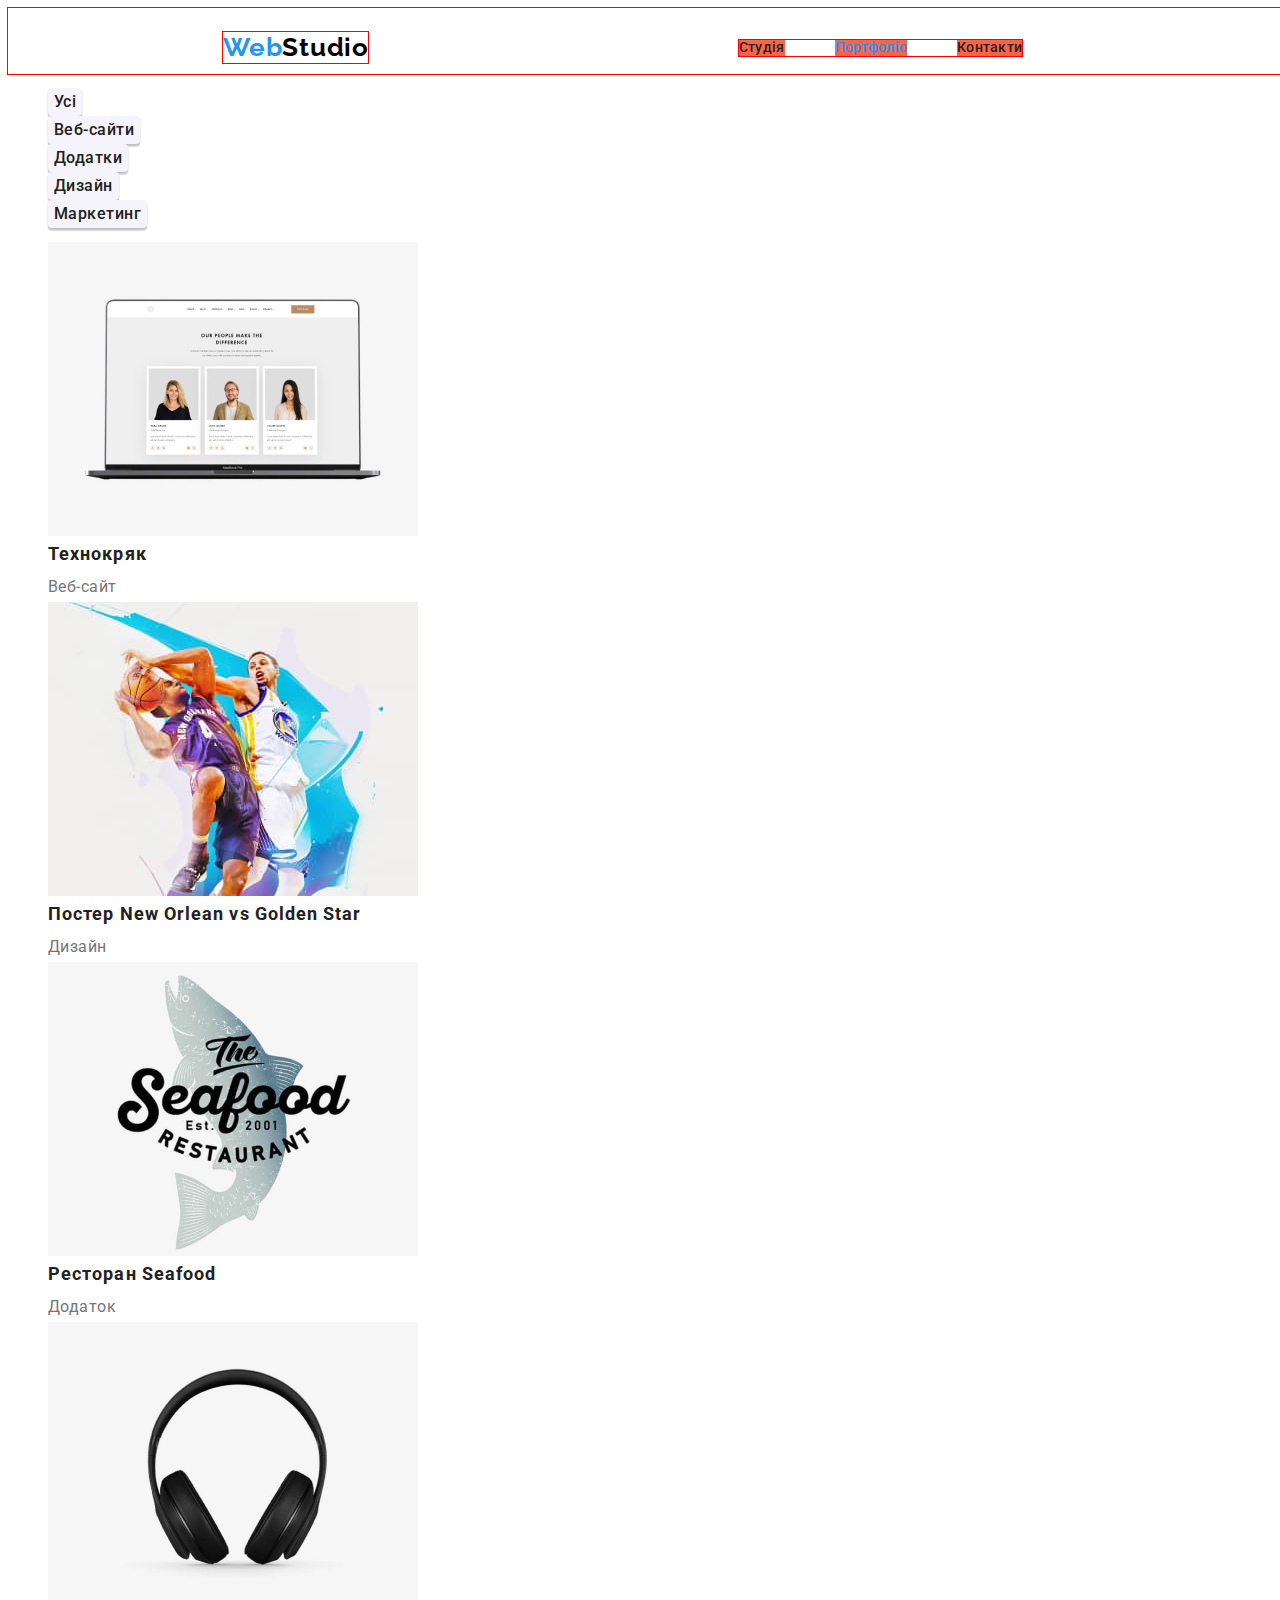
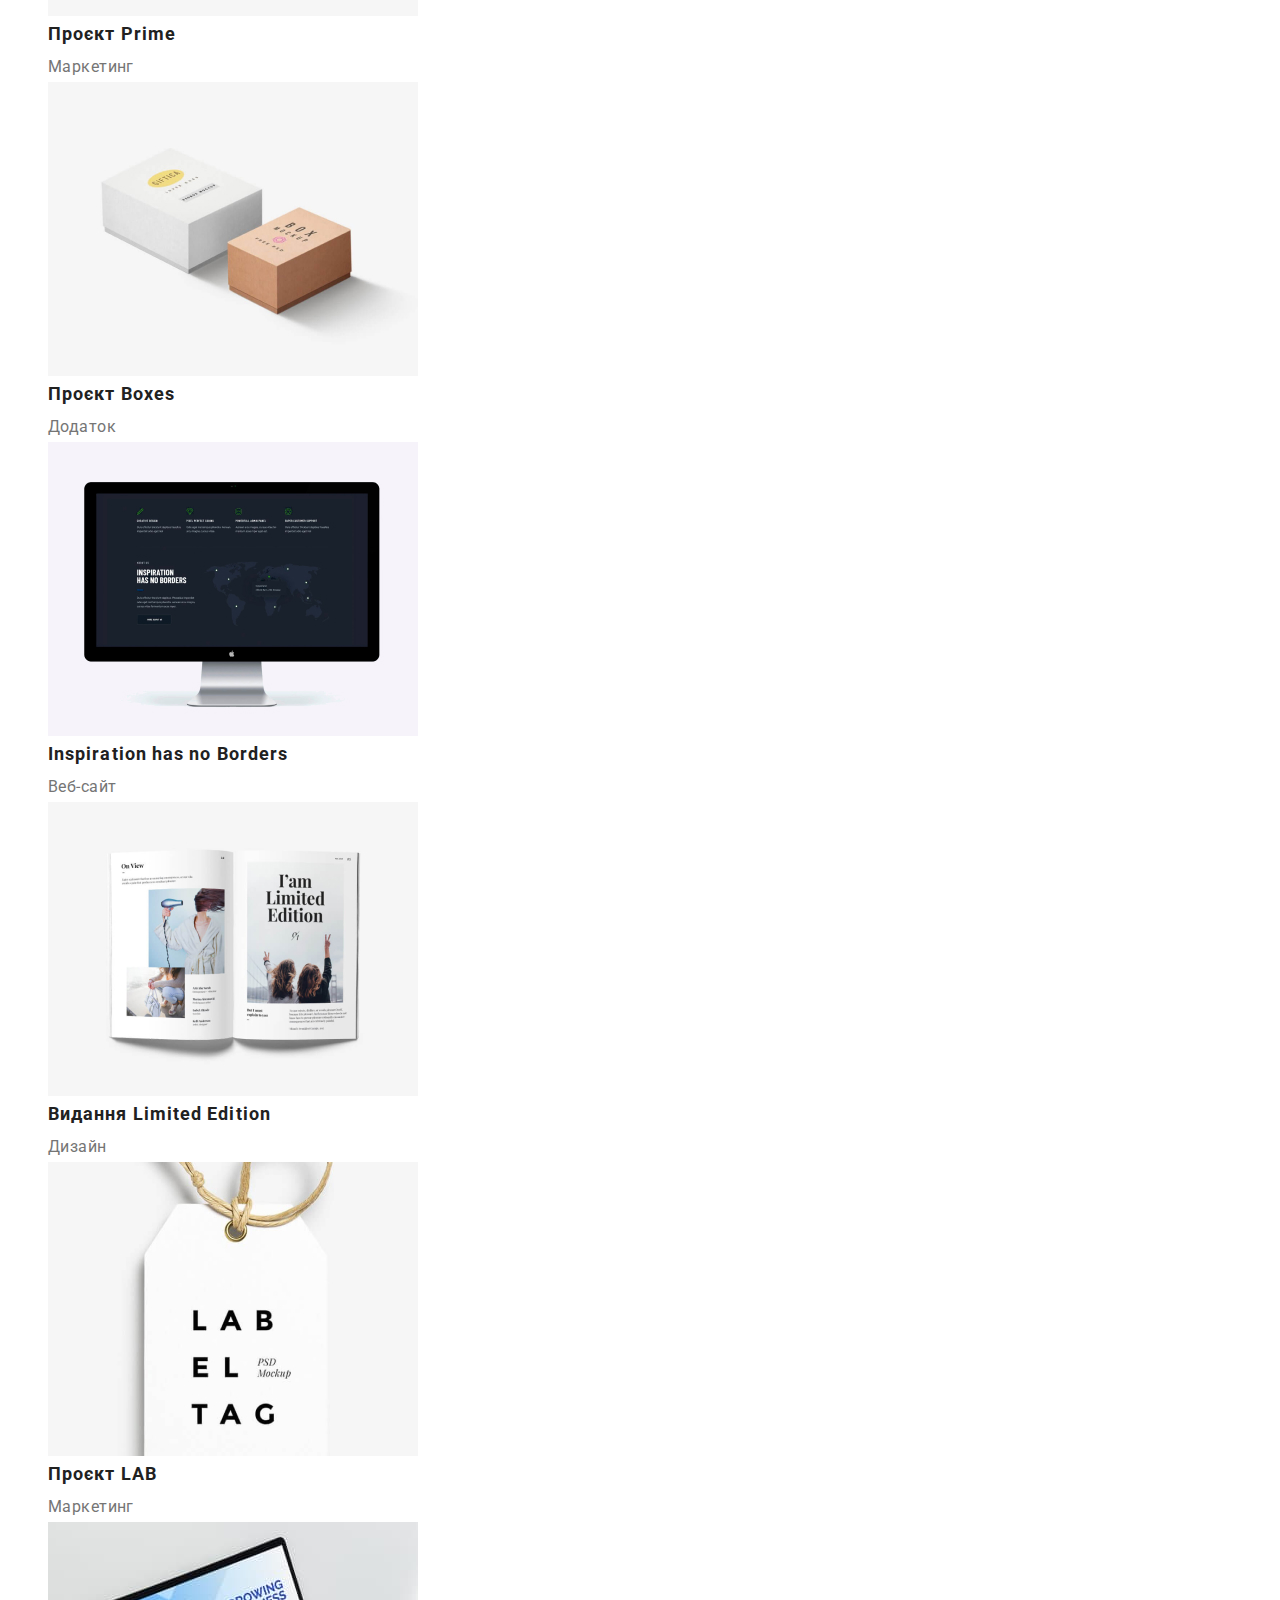
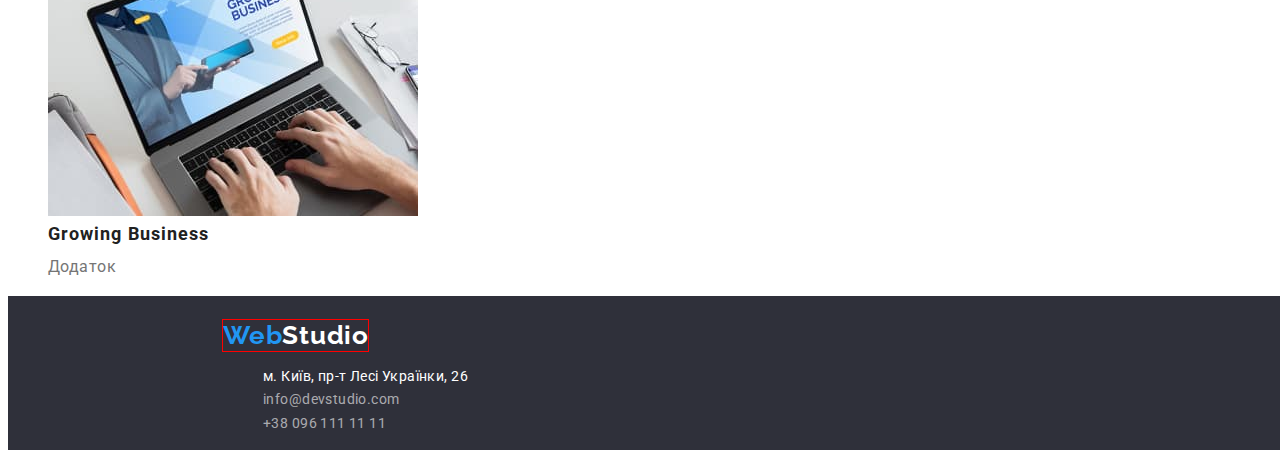
==== portfolio.html @ f2b95148 "123" ====
<!DOCTYPE html>
<html lang="en">
  <head>
    <meta charset="UTF-8" />
    <meta http-equiv="X-UA-Compatible" content="IE=edge" />
    <meta name="viewport" content="width=device-width, initial-scale=1.0" />
    <title>WebStudio</title>
    <link
      rel="stylesheet"
      href="https://cdnjs.cloudflare.com/ajax/libs/modern-normalize/1.1.0/modern-normalize.min.css"
      integrity="sha512-wpPYUAdjBVSE4KJnH1VR1HeZfpl1ub8YT/NKx4PuQ5NmX2tKuGu6U/JRp5y+Y8XG2tV+wKQpNHVUX03MfMFn9Q=="
      crossorigin="anonymous"
      referrerpolicy="no-referrer"
    />
    <link rel="stylesheet" href="./css/styles.css" />
    <link
      href="https://fonts.googleapis.com/css2?family=Raleway:wght@700&family=Roboto:wght@400;500;700;900&display=swap"
      rel="stylesheet"
    />
  </head>
  <body>
    <header>
      <nav class="navigation">
        <a class="logo link" href="./index.html">Web<span class="logo-second-part">Studio</span></a>
        <ul class="navigation-list list">
          <li class="nav-item"><a class="navigation-item link" href="./index.html">Студія</a></li>
          <li class="nav-item">
            <a class="navigation-item link current" href="./portfolio.html">Портфоліо</a>
          </li>
          <li class="nav-item"><a class="navigation-item link" href="./index.html">Контакти</a></li>
        </ul>
        <ul class="contacts-list list">
          <li class="cnt-item">
            <a class="contacts-item link" href="mailto:info@devstudio.com">info@devstudio.com</a>
          </li>
          <li class="cnt-item">
            <a class="contacts-item link" href="tel:+380961111111">+38 096 111 11 11</a>
          </li>
        </ul>
      </nav>
    </header>
    <main>
      <section class="example">
        <h1 class="visually-hidden">Приклади готових робіт</h1>
        <ul class="btn-list list">
          <li><button type="button" class="btn-item">Усі</button></li>
          <li><button type="button" class="btn-item">Веб-сайти</button></li>
          <li><button type="button" class="btn-item">Додатки</button></li>
          <li><button type="button" class="btn-item">Дизайн</button></li>
          <li><button type="button" class="btn-item">Маркетинг</button></li>
        </ul>

        <ul class="example-list list">
          <li class="example-item">
            <img
              src="./image/portfolio/website.jpg"
              alt="Технокряк website"
              width="370"
              height="294"
            />
            <h3 class="example-list-name">Технокряк</h3>
            <p class="example-list-about">Веб-сайт</p>
          </li>
          <li class="example-item">
            <img
              src="./image/portfolio/desigm-new-orlean.jpg"
              alt="Дизайн Постер New Orlean vs Golden Star"
              width="370"
              height="294"
            />
            <h3 class="example-list-name">Постер New Orlean vs Golden Star</h3>
            <p class="example-list-about">Дизайн</p>
          </li>
          <li class="example-item">
            <img
              src="./image/portfolio/restorant-seafood.jpg"
              alt="Додаток Ресторан Seafood"
              width="370"
              height="294"
            />
            <h3 class="example-list-name">Ресторан Seafood</h3>
            <p class="example-list-about">Додаток</p>
          </li>
          <li class="example-item">
            <img
              src="./image/portfolio/project-prime.jpg"
              alt="Маркетинг Проєкт Prime"
              width="370"
              height="294"
            />
            <h3 class="example-list-name">Проєкт Prime</h3>
            <p class="example-list-about">Маркетинг</p>
          </li>
          <li class="example-item">
            <img
              src="./image/portfolio/project-boxes.jpg"
              alt="Додаток Проєкт Boxeswidth"
              width="370"
              height="294"
            />
            <h3 class="example-list-name">Проєкт Boxes</h3>
            <p class="example-list-about">Додаток</p>
          </li>
          <li class="example-item">
            <img
              src="./image/portfolio/inspiration-has-no-borders.jpg"
              alt="Веб-сайт Inspiration has no Borders"
              width="370"
              height="294"
            />
            <h3 class="example-list-name">Inspiration has no Borders</h3>
            <p class="example-list-about">Веб-сайт</p>
          </li>
          <li class="example-item">
            <img
              src="./image/portfolio/design-limited-edition.jpg"
              alt="Дизайн Видання Limited Edition"
              width="370"
              height="294"
            />
            <h3 class="example-list-name">Видання Limited Edition</h3>
            <p class="example-list-about">Дизайн</p>
          </li>
          <li class="example-item">
            <img
              src="./image/portfolio/project-lab.jpg"
              alt="Маркетинг Проєкт LAB"
              width="370"
              height="294"
            />
            <h3 class="example-list-name">Проєкт LAB</h3>
            <p class="example-list-about">Маркетинг</p>
          </li>
          <li class="example-item">
            <img
              src="./image/portfolio/growing-business.jpg"
              alt="Додаток Growing Business"
              width="370"
              height="294"
            />
            <h3 class="example-list-name">Growing Business</h3>
            <p class="example-list-about">Додаток</p>
          </li>
        </ul>
      </section>
    </main>
    <footer class="footer">
      <a class="logo link" href="index.html">Web<span class="logo-footer-last">Studio</span></a>
      <address class="footer-address">
        <ul class="footer-address-list list">
          <li class="footer-list-point">
            <a
              class="point-link link"
              href="https://goo.gl/maps/qGMdYVk8U5FmZjp79"
              target="_blank"
              rel="noopener noreferrer nofollow"
              >м. Київ, пр-т Лесі Українки, 26
            </a>
          </li>
          <li>
            <a class="footer-list-mail link" href="mailto:info@devstudio.com">info@devstudio.com</a>
          </li>
          <li>
            <a class="footer-list-tel link" href="tel:+380961111111">+38 096 111 11 11</a>
          </li>
        </ul>
      </address>
    </footer>
  </body>
</html>
---- css/styles.css ----
:root {
  --main-color: #212121;
  --second-color: #757575;
  --title-display: none;
  --main-backgraund-color: white;
  --active-color: #2196f3;
  --second-becgraund-color: #2f303a;
}
h1,
h2,
h3,
h4,
h5,
h6,
p {
  margin: 0 auto;
}
img {
  display: block;
  max-width: 100%;
  height: auto;
}
button {
  display: block;
  cursor: pointer;
  border: none;
  border-radius: 4px;
}

.conteiner {
  width: 1200px;
  margin: 0 auto;
  padding: 0 15px;
}
.section {
  padding: 94px 0px 94px 0px;
  display: flex;
}
/*body portfolio*/
body {
  width: 1600px;
  height: 2346px;
  font-family: 'Roboto', sans-serif;
  color: var(--main-color);
  background-color: var(--main-backgraund-color);
  font-size: 14px;
  letter-spacing: 0.03em;
}
.visually-hidden {
  position: absolute;
  width: 1px;
  height: 1px;
  margin: -1px;
  border: 0;
  padding: 0;

  white-space: nowrap;
  clip-path: inset(100%);
  clip: rect(0 0 0 0);
  overflow: hidden;
}
.list {
  list-style: none;
}
.link {
  text-decoration: none;
}

.link:hover,
.link:focus {
  color: var(--active-color);
}

/*navigation sector*/

.navigation {
  font-weight: 500;
  line-height: 1.14;
  letter-spacing: 0.02em;
  outline: 1px solid red;
  align-items: baseline;
}
.logo {
  display: flex;
  font-family: 'Raleway', sans-serif;
  font-weight: 700;
  font-size: 26px;
  line-height: 1.19;
  letter-spacing: 0.03em;
  color: #2196f3;
  outline: 1px solid red;
  margin-left: 215px;
  margin-right: 93px;
  width: 145px;
  height: 31px;
  margin-top: 24px;
}
.logo-second-part {
  color: #000000;
}

.navigation {
  display: flex;
}
.navigation-list {
  display: flex;
  outline: 1px solid red;
  margin: auto;
  margin-top: 32px;
  padding-left: 0px;
  /* margin-bottom: 32px; */
}

.navigation-item {
  display: block;
  color: var(--main-color);
  background-color: tomato;
  margin-left: 0px;
}
.nav-item:not(:last-child) {
  padding-right: 50px;
}
.navigation-item:focus {
  color: var(--active-color);
}
.navigation-item:hover {
  color: var(--active-color);
}
.current {
  color: var(--active-color);
}
.contacts-list {
  display: flex;
  outline: 1px solid red;
  padding-left: 0px;

  /* margin: 32px 215px 0 px 0px; */
}
.cnt-item:not(:last-child) {
  margin-right: 50px;
}
/* .cnt-item: {
  /* margin: 32px 215px 0 px 0px; */
/* }  */
.contacts-item {
  font-weight: 500;
  line-height: 1.14;
  letter-spacing: 0.02em;
  color: var(--second-color);
}
.contacts-item:hover,
.contacts-item:focus {
  color: var(--active-color);
}
/*main section*/
.hero-section {
  display: flex;
  background-color: var(--second-becgraund-color);
  width: 1600px;
  height: 600px;
  justify-content: center;
  align-items: center;
  flex-direction: column;
  /* margin-bottom: 94px; */
}
.title {
  font-weight: 700;
  font-size: 36px;
  line-height: 1.16;
  text-align: center;
  letter-spacing: 0.03em;
}
.hero-title {
  color: white;
  font-weight: 900;
  font-size: 44px;
  line-height: 1.36;
  text-align: center;
  letter-spacing: 0.06em;
  text-transform: uppercase;
  margin-bottom: 30px;
}
.benefits {
  justify-content: center;
  align-items: center;
}
.benefits-list {
  display: flex;
}
.benefits-item:not(:last-child) {
  margin-right: 30px;
}

.benefits-title {
  font-weight: 700;
  line-height: 1.14;
  text-transform: uppercase;
  font-size: 14px;
}
.process-list {
  display: flex;
  flex-wrap: wrap;
  margin-right: 30px;
  /* margin-bottom: 188px; */
}
.conteiner .process-list:not(:last-child) {
  margin-right: 30px;
}
.benefits-text {
  line-height: 1.71;
  color: var(--second-color);
  /* margin-bottom: 118px; */
}

.process-list {
  margin-top: 50px;
  margin-right: 0px;
  padding-left: 0px;
  padding-right: 0px;
  /* flex-basis: calc(100% -30px * 2) / 3); */
  /* gap :30px; */
  justify-content: space-around;
}
.process-item {
  justify-content: space-around;
}
/*command specialist*/
.command {
  background: #f5f4fa;
}

.specialist-name {
  font-weight: 500;
  font-size: 16px;
  line-height: 1.19;
  text-align: center;
  /* margin-top: 30px; */
}
.specialist-name:not(:last-child) {
  margin-right: 30px;
}
.command-list {
  display: flex;
  flex-wrap: wrap;
  margin-top: 50px;
  gap: 30px;
  flex-basis: calc(100% -30px * 3) / 4;
  padding-left: 0 px;
  justify-content: space-around;
  margin-left: 0px;
}

.position-specialist {
  font-size: 16px;
  line-height: 1.19;
  text-align: center;
  color: var(--second-color);
  /* margin-top: 10px;
  margin-bottom: 124px; */
}
/*button list*/
.btn-item {
  font-family: inherit;
  font-weight: 500;
  font-size: 16px;
  line-height: 1.63;
  text-align: center;
  cursor: pointer;
  color: var(--main-color);
  background-color: #f5f4fa;
  letter-spacing: 0.03em;
  box-shadow: 0px 3px 1px rgba(0, 0, 0, 0.1), 0px 1px 2px rgba(0, 0, 0, 0.08),
    0px 2px 2px rgba(0, 0, 0, 0.12);
}
.btn-item:hover,
.btn-item:focus {
  background: var(--active-color);
  color: white;
}
.hero-section > .hero-btn {
  display: flex;
  font-family: inherit;
  width: 216px;
  height: 50px;
  font-weight: 700;
  font-size: 16px;
  line-height: 1.87;
  align-items: center;
  text-align: center;
  letter-spacing: 0.06em;
  cursor: pointer;
  color: #ffffff;
  background: #2196f3;
  background-color: #2196f3;
  box-shadow: 0px 4px 4px rgba(0, 0, 0, 0.15);
  border-radius: 4px;
  justify-content: center;
}
.hero-btn:hover,
.hero-btn:focus {
  color: var(--active-color);
  background: #ffffff;
}

/*examples of products*/
.example-list-name {
  font-weight: 700;
  font-size: 18px;
  line-height: 2;
  letter-spacing: 0.06em;
}
.example-list-about {
  font-size: 16px;
  line-height: 1.87;
  color: var(--second-color);
}
/*footer section*/
.footer {
  background: var(--second-becgraund-color);
  display: flex;
  flex-direction: column;
}

.logo-footer {
  font-family: 'Raleway', sans-serif;
}
.logo .logo-footer-last {
  color: #ffffff;
}
.point-link {
  font-weight: 400;
  font-style: normal;
  line-height: 1.71;
  color: #ffffff;
}

.footer-list-mail,
.footer-list-tel {
  font-weight: 400;
  font-style: normal;
  line-height: 1.71;
  color: rgba(255, 255, 255, 0.6);
  width: 1600px;
  height: 252px;
}
.footer-link {
  /* margin-top: 60px; */
  margin-left: 215px;
}
.footer-address-list {
  display: flex;
  flex-direction: column;
  justify-content: flex-start;
  margin-left: 215px;
}
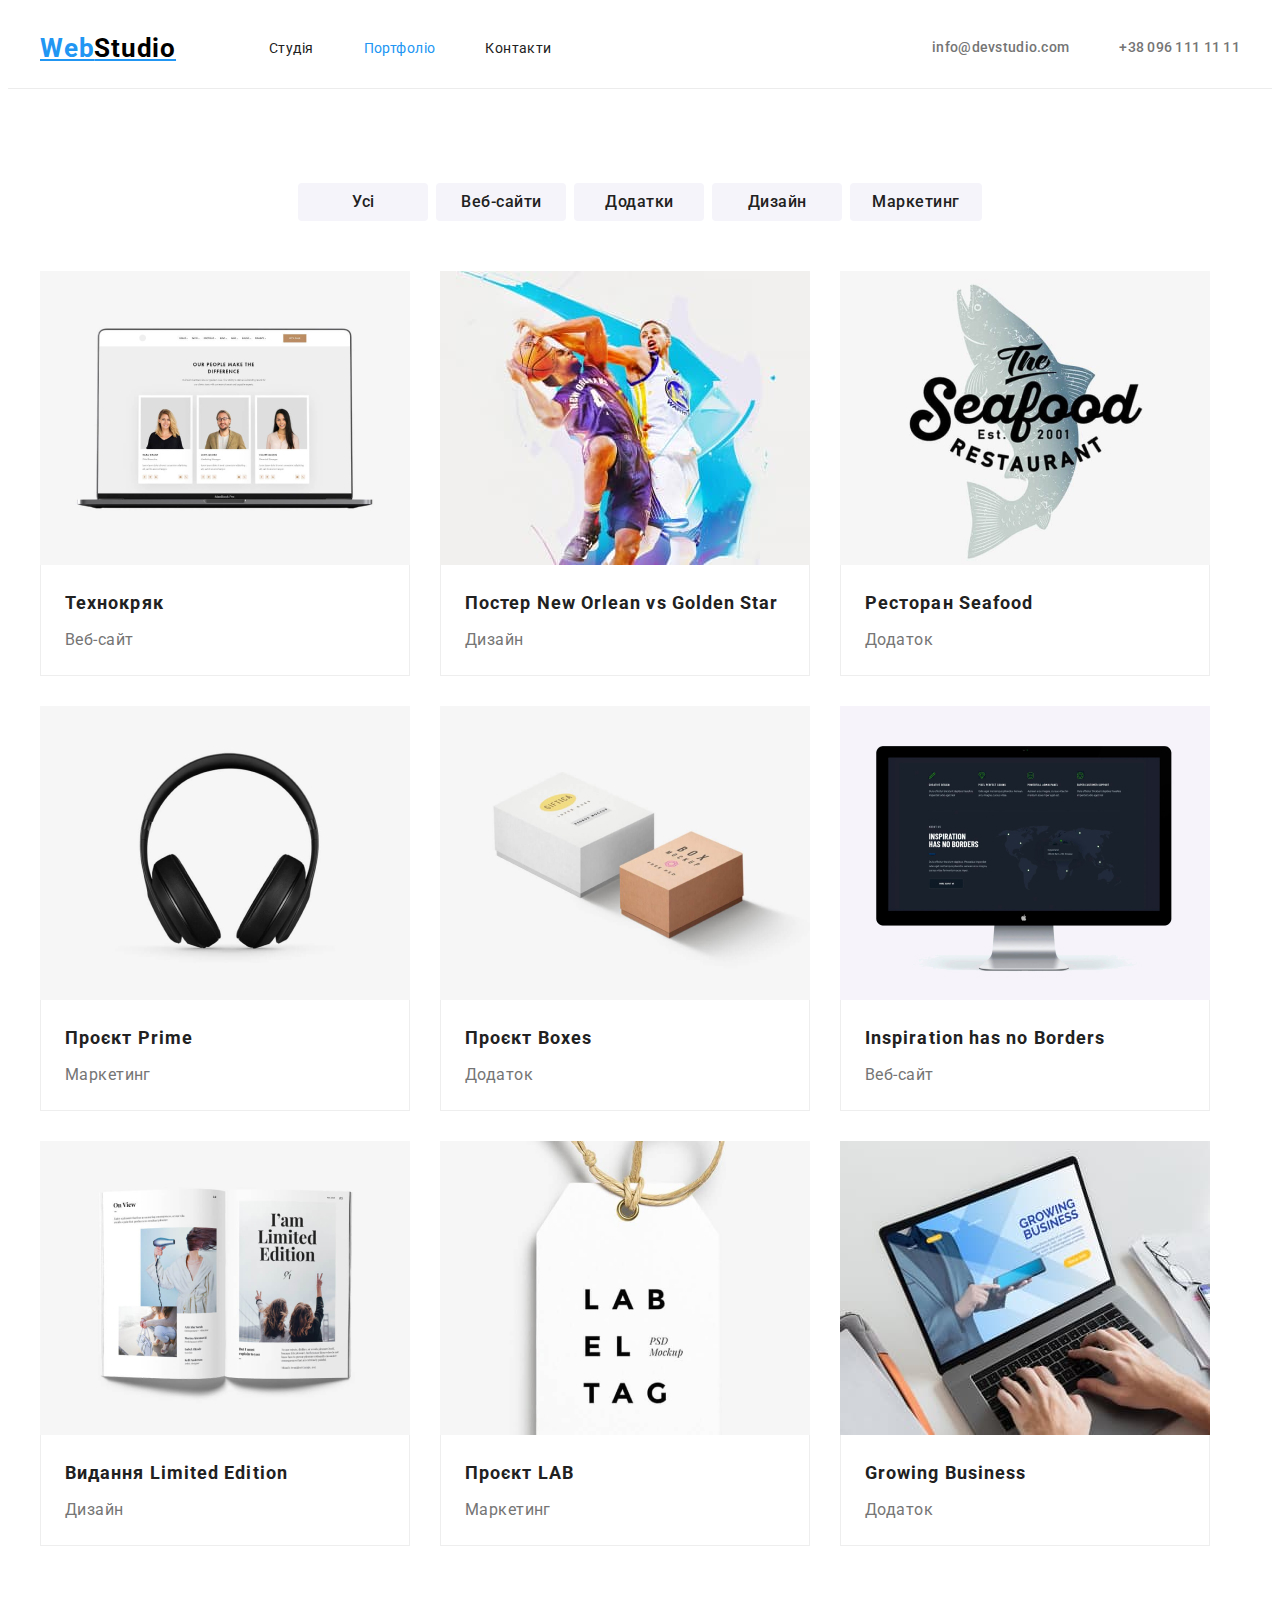
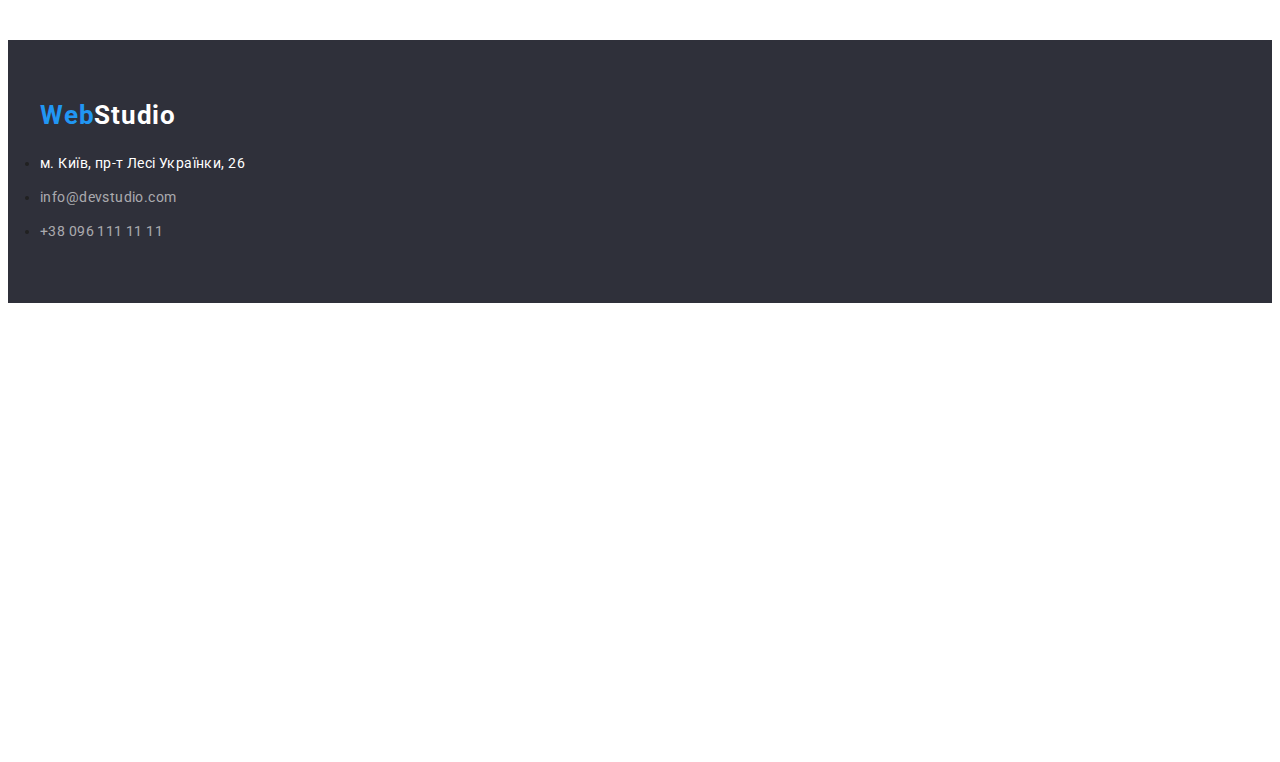
==== commit b2a2d319: "готове дз3" ====
--- a/portfolio.html
+++ b/portfolio.html
@@ -19,17 +19,23 @@
     />
   </head>
   <body>
-    <header>
-      <nav class="navigation">
-        <a class="logo link" href="./index.html">Web<span class="logo-second-part">Studio</span></a>
-        <ul class="navigation-list list">
-          <li class="nav-item"><a class="navigation-item link" href="./index.html">Студія</a></li>
-          <li class="nav-item">
-            <a class="navigation-item link current" href="./portfolio.html">Портфоліо</a>
-          </li>
-          <li class="nav-item"><a class="navigation-item link" href="./index.html">Контакти</a></li>
-        </ul>
-        <ul class="contacts-list list">
+    <header class="header">
+      <div class="conteiner wrapper">
+        <nav class="navigation wrapper">
+          <a class="logo" href="./index.html">Web<span class="logo-second-part">Studio</span></a>
+          <ul class="navigation-list list wrapper">
+            <li class="nav-item">
+              <a class="navigation-item link" href="./index.html">Студія</a>
+            </li>
+            <li class="nav-item">
+              <a class="navigation-item link current" href="./portfolio.html">Портфоліо</a>
+            </li>
+            <li class="nav-item">
+              <a class="navigation-item link" href="./index.html">Контакти</a>
+            </li>
+          </ul>
+        </nav>
+        <ul class="contacts-list list wrapper">
           <li class="cnt-item">
             <a class="contacts-item link" href="mailto:info@devstudio.com">info@devstudio.com</a>
           </li>
@@ -37,134 +43,166 @@
             <a class="contacts-item link" href="tel:+380961111111">+38 096 111 11 11</a>
           </li>
         </ul>
-      </nav>
+      </div>
     </header>
     <main>
-      <section class="example">
+      <section class="example section">
         <h1 class="visually-hidden">Приклади готових робіт</h1>
-        <ul class="btn-list list">
-          <li><button type="button" class="btn-item">Усі</button></li>
-          <li><button type="button" class="btn-item">Веб-сайти</button></li>
-          <li><button type="button" class="btn-item">Додатки</button></li>
-          <li><button type="button" class="btn-item">Дизайн</button></li>
-          <li><button type="button" class="btn-item">Маркетинг</button></li>
-        </ul>
-
-        <ul class="example-list list">
-          <li class="example-item">
-            <img
-              src="./image/portfolio/website.jpg"
-              alt="Технокряк website"
-              width="370"
-              height="294"
-            />
-            <h3 class="example-list-name">Технокряк</h3>
-            <p class="example-list-about">Веб-сайт</p>
-          </li>
-          <li class="example-item">
-            <img
-              src="./image/portfolio/desigm-new-orlean.jpg"
-              alt="Дизайн Постер New Orlean vs Golden Star"
-              width="370"
-              height="294"
-            />
-            <h3 class="example-list-name">Постер New Orlean vs Golden Star</h3>
-            <p class="example-list-about">Дизайн</p>
-          </li>
-          <li class="example-item">
-            <img
-              src="./image/portfolio/restorant-seafood.jpg"
-              alt="Додаток Ресторан Seafood"
-              width="370"
-              height="294"
-            />
-            <h3 class="example-list-name">Ресторан Seafood</h3>
-            <p class="example-list-about">Додаток</p>
-          </li>
-          <li class="example-item">
-            <img
-              src="./image/portfolio/project-prime.jpg"
-              alt="Маркетинг Проєкт Prime"
-              width="370"
-              height="294"
-            />
-            <h3 class="example-list-name">Проєкт Prime</h3>
-            <p class="example-list-about">Маркетинг</p>
-          </li>
-          <li class="example-item">
-            <img
-              src="./image/portfolio/project-boxes.jpg"
-              alt="Додаток Проєкт Boxeswidth"
-              width="370"
-              height="294"
-            />
-            <h3 class="example-list-name">Проєкт Boxes</h3>
-            <p class="example-list-about">Додаток</p>
-          </li>
-          <li class="example-item">
-            <img
-              src="./image/portfolio/inspiration-has-no-borders.jpg"
-              alt="Веб-сайт Inspiration has no Borders"
-              width="370"
-              height="294"
-            />
-            <h3 class="example-list-name">Inspiration has no Borders</h3>
-            <p class="example-list-about">Веб-сайт</p>
-          </li>
-          <li class="example-item">
-            <img
-              src="./image/portfolio/design-limited-edition.jpg"
-              alt="Дизайн Видання Limited Edition"
-              width="370"
-              height="294"
-            />
-            <h3 class="example-list-name">Видання Limited Edition</h3>
-            <p class="example-list-about">Дизайн</p>
-          </li>
-          <li class="example-item">
-            <img
-              src="./image/portfolio/project-lab.jpg"
-              alt="Маркетинг Проєкт LAB"
-              width="370"
-              height="294"
-            />
-            <h3 class="example-list-name">Проєкт LAB</h3>
-            <p class="example-list-about">Маркетинг</p>
-          </li>
-          <li class="example-item">
-            <img
-              src="./image/portfolio/growing-business.jpg"
-              alt="Додаток Growing Business"
-              width="370"
-              height="294"
-            />
-            <h3 class="example-list-name">Growing Business</h3>
-            <p class="example-list-about">Додаток</p>
-          </li>
-        </ul>
+        <div class="conteiner">
+          <ul class="btn-list list">
+            <li class="btn-list-item"><button type="button" class="example-btn">Усі</button></li>
+            <li class="btn-list-item">
+              <button type="button" class="example-btn">Веб-сайти</button>
+            </li>
+            <li class="btn-list-item">
+              <button type="button" class="example-btn">Додатки</button>
+            </li>
+            <li class="btn-list-item"><button type="button" class="example-btn">Дизайн</button></li>
+            <li class="btn-list-item">
+              <button type="button" class="example-btn">Маркетинг</button>
+            </li>
+          </ul>
+        </div>
+        <!-- EXAMPLE-DESK -->
+        <div class="conteiner">
+          <ul class="example-list list">
+            <li class="example-item">
+              <img
+                src="./image/portfolio/website.jpg"
+                alt="Технокряк website"
+                width="370"
+                height="294"
+              />
+              <div class="example-border">
+                <h3 class="example-list-name">Технокряк</h3>
+                <p class="example-list-about">Веб-сайт</p>
+              </div>
+            </li>
+            <li class="example-item">
+              <img
+                src="./image/portfolio/desigm-new-orlean.jpg"
+                alt="Дизайн Постер New Orlean vs Golden Star"
+                width="370"
+                height="294"
+              />
+              <div class="example-border">
+                <h3 class="example-list-name">Постер New Orlean vs Golden Star</h3>
+                <p class="example-list-about">Дизайн</p>
+              </div>
+            </li>
+            <li class="example-item">
+              <img
+                src="./image/portfolio/restorant-seafood.jpg"
+                alt="Додаток Ресторан Seafood"
+                width="370"
+                height="294"
+              />
+              <div class="example-border">
+                <h3 class="example-list-name">Ресторан Seafood</h3>
+                <p class="example-list-about">Додаток</p>
+              </div>
+            </li>
+            <li class="example-item">
+              <img
+                src="./image/portfolio/project-prime.jpg"
+                alt="Маркетинг Проєкт Prime"
+                width="370"
+                height="294"
+              />
+              <div class="example-border">
+                <h3 class="example-list-name">Проєкт Prime</h3>
+                <p class="example-list-about">Маркетинг</p>
+              </div>
+            </li>
+            <li class="example-item">
+              <img
+                src="./image/portfolio/project-boxes.jpg"
+                alt="Додаток Проєкт Boxeswidth"
+                width="370"
+                height="294"
+              />
+              <div class="example-border">
+                <h3 class="example-list-name">Проєкт Boxes</h3>
+                <p class="example-list-about">Додаток</p>
+              </div>
+            </li>
+            <li class="example-item">
+              <img
+                src="./image/portfolio/inspiration-has-no-borders.jpg"
+                alt="Веб-сайт Inspiration has no Borders"
+                width="370"
+                height="294"
+              />
+              <div class="example-border">
+                <h3 class="example-list-name">Inspiration has no Borders</h3>
+                <p class="example-list-about">Веб-сайт</p>
+              </div>
+            </li>
+            <li class="example-item">
+              <img
+                src="./image/portfolio/design-limited-edition.jpg"
+                alt="Дизайн Видання Limited Edition"
+                width="370"
+                height="294"
+              />
+              <div class="example-border">
+                <h3 class="example-list-name">Видання Limited Edition</h3>
+                <p class="example-list-about">Дизайн</p>
+              </div>
+            </li>
+            <li class="example-item">
+              <img
+                src="./image/portfolio/project-lab.jpg"
+                alt="Маркетинг Проєкт LAB"
+                width="370"
+                height="294"
+              />
+              <div class="example-border">
+                <h3 class="example-list-name">Проєкт LAB</h3>
+                <p class="example-list-about">Маркетинг</p>
+              </div>
+            </li>
+            <li class="example-item">
+              <img
+                src="./image/portfolio/growing-business.jpg"
+                alt="Додаток Growing Business"
+                width="370"
+                height="294"
+              />
+              <div class="example-border">
+                <h3 class="example-list-name">Growing Business</h3>
+                <p class="example-list-about">Додаток</p>
+              </div>
+            </li>
+          </ul>
+        </div>
       </section>
     </main>
     <footer class="footer">
-      <a class="logo link" href="index.html">Web<span class="logo-footer-last">Studio</span></a>
-      <address class="footer-address">
-        <ul class="footer-address-list list">
-          <li class="footer-list-point">
-            <a
-              class="point-link link"
-              href="https://goo.gl/maps/qGMdYVk8U5FmZjp79"
-              target="_blank"
-              rel="noopener noreferrer nofollow"
-              >м. Київ, пр-т Лесі Українки, 26
-            </a>
-          </li>
-          <li>
-            <a class="footer-list-mail link" href="mailto:info@devstudio.com">info@devstudio.com</a>
-          </li>
-          <li>
-            <a class="footer-list-tel link" href="tel:+380961111111">+38 096 111 11 11</a>
-          </li>
-        </ul>
-      </address>
+      <div class="conteiner">
+        <a class="logo link footer-link" href="index.html"
+          >Web<span class="logo-footer-last">Studio</span></a
+        >
+        <address class="footer-address">
+          <ul class="footer-address-list">
+            <li class="footer-list-point">
+              <a
+                class="point-link link"
+                href="https://goo.gl/maps/qGMdYVk8U5FmZjp79"
+                target="_blank"
+                rel="noopener noreferrer nofollow"
+                >м. Київ, пр-т Лесі Українки, 26
+              </a>
+            </li>
+            <li>
+              <a class="footer-list-mail link" href="mailto:info@devstudio.com"
+                >info@devstudio.com</a
+              >
+            </li>
+            <li><a class="footer-list-tel link" href="tel:+380961111111">+38 096 111 11 11</a></li>
+          </ul>
+        </address>
+      </div>
     </footer>
   </body>
 </html>
--- a/css/styles.css
+++ b/css/styles.css
@@ -2,9 +2,10 @@
   --main-color: #212121;
   --second-color: #757575;
   --title-display: none;
-  --main-backgraund-color: white;
+  --main-backgraund-color: rgb(255, 255, 255);
   --active-color: #2196f3;
   --second-becgraund-color: #2f303a;
+  --line-color: #ececec;
 }
 h1,
 h2,
@@ -12,8 +13,10 @@
 h4,
 h5,
 h6,
-p {
-  margin: 0 auto;
+p,
+ul {
+  margin: 0;
+  padding: 0;
 }
 img {
   display: block;
@@ -33,13 +36,20 @@
   padding: 0 15px;
 }
 .section {
-  padding: 94px 0px 94px 0px;
-  display: flex;
+  padding-top: 94px;
+  padding-bottom: 94px;
 }
 /*body portfolio*/
+.header {
+  border-bottom: 1px solid var(--line-color);
+}
+.wrapper {
+  display: flex;
+  align-items: center;
+}
+
 body {
-  width: 1600px;
-  height: 2346px;
+  min-height: 2346px;
   font-family: 'Roboto', sans-serif;
   color: var(--main-color);
   background-color: var(--main-backgraund-color);
@@ -61,6 +71,8 @@
 }
 .list {
   list-style: none;
+  padding-left: 0;
+  margin: 0;
 }
 .link {
   text-decoration: none;
@@ -73,53 +85,29 @@
 
 /*navigation sector*/
 
-.navigation {
-  font-weight: 500;
-  line-height: 1.14;
-  letter-spacing: 0.02em;
-  outline: 1px solid red;
-  align-items: baseline;
-}
 .logo {
-  display: flex;
-  font-family: 'Raleway', sans-serif;
   font-weight: 700;
   font-size: 26px;
   line-height: 1.19;
   letter-spacing: 0.03em;
   color: #2196f3;
-  outline: 1px solid red;
-  margin-left: 215px;
   margin-right: 93px;
-  width: 145px;
-  height: 31px;
-  margin-top: 24px;
 }
 .logo-second-part {
   color: #000000;
 }
 
-.navigation {
-  display: flex;
-}
-.navigation-list {
-  display: flex;
-  outline: 1px solid red;
-  margin: auto;
-  margin-top: 32px;
-  padding-left: 0px;
-  /* margin-bottom: 32px; */
-}
-
 .navigation-item {
   display: block;
   color: var(--main-color);
-  background-color: tomato;
   margin-left: 0px;
-}
-.nav-item:not(:last-child) {
-  padding-right: 50px;
-}
+  padding-top: 32px;
+  padding-bottom: 32px;
+}
+.header .nav-item:not(:last-child) {
+  margin-right: 50px;
+}
+
 .navigation-item:focus {
   color: var(--active-color);
 }
@@ -130,19 +118,17 @@
   color: var(--active-color);
 }
 .contacts-list {
-  display: flex;
-  outline: 1px solid red;
-  padding-left: 0px;
-
-  /* margin: 32px 215px 0 px 0px; */
-}
+  margin-left: auto;
+}
+
 .cnt-item:not(:last-child) {
   margin-right: 50px;
 }
-/* .cnt-item: {
-  /* margin: 32px 215px 0 px 0px; */
-/* }  */
+
 .contacts-item {
+  display: block;
+  padding-top: 32px;
+  padding-bottom: 32px;
   font-weight: 500;
   line-height: 1.14;
   letter-spacing: 0.02em;
@@ -154,16 +140,12 @@
 }
 /*main section*/
 .hero-section {
-  display: flex;
   background-color: var(--second-becgraund-color);
-  width: 1600px;
+  padding: 200px 0;
   height: 600px;
-  justify-content: center;
-  align-items: center;
-  flex-direction: column;
-  /* margin-bottom: 94px; */
 }
 .title {
+  margin-bottom: 50px;
   font-weight: 700;
   font-size: 36px;
   line-height: 1.16;
@@ -171,24 +153,25 @@
   letter-spacing: 0.03em;
 }
 .hero-title {
-  color: white;
+  width: 696px;
+  margin: 0 auto;
+  color: var(--main-backgraund-color);
   font-weight: 900;
   font-size: 44px;
   line-height: 1.36;
   text-align: center;
   letter-spacing: 0.06em;
   text-transform: uppercase;
-  margin-bottom: 30px;
 }
 .benefits {
-  justify-content: center;
-  align-items: center;
+  padding-bottom: 0;
 }
 .benefits-list {
   display: flex;
-}
-.benefits-item:not(:last-child) {
-  margin-right: 30px;
+  column-gap: 30px;
+}
+.benefits-item {
+  max-width: 270px;
 }
 
 .benefits-title {
@@ -196,67 +179,58 @@
   line-height: 1.14;
   text-transform: uppercase;
   font-size: 14px;
-}
+  margin-bottom: 10px;
+}
+
+/* OUR WORK */
+.process-title {
+  margin-bottom: 50px;
+  font-weight: 700;
+  font-size: 36px;
+  line-height: calc(42 / 36);
+  text-align: center;
+}
+
 .process-list {
   display: flex;
-  flex-wrap: wrap;
-  margin-right: 30px;
-  /* margin-bottom: 188px; */
-}
-.conteiner .process-list:not(:last-child) {
-  margin-right: 30px;
-}
+  column-gap: 30px;
+}
+
 .benefits-text {
   line-height: 1.71;
   color: var(--second-color);
-  /* margin-bottom: 118px; */
-}
-
-.process-list {
-  margin-top: 50px;
-  margin-right: 0px;
-  padding-left: 0px;
-  padding-right: 0px;
-  /* flex-basis: calc(100% -30px * 2) / 3); */
-  /* gap :30px; */
-  justify-content: space-around;
-}
-.process-item {
-  justify-content: space-around;
-}
+}
+
 /*command specialist*/
-.command {
-  background: #f5f4fa;
-}
 
 .specialist-name {
   font-weight: 500;
   font-size: 16px;
   line-height: 1.19;
-  text-align: center;
-  /* margin-top: 30px; */
-}
-.specialist-name:not(:last-child) {
-  margin-right: 30px;
-}
+  margin-bottom: 10px;
+}
+
 .command-list {
   display: flex;
-  flex-wrap: wrap;
-  margin-top: 50px;
-  gap: 30px;
-  flex-basis: calc(100% -30px * 3) / 4;
-  padding-left: 0 px;
-  justify-content: space-around;
-  margin-left: 0px;
-}
-
+  column-gap: 30px;
+}
+
+.command-item {
+  background-color: var(--main-background-color);
+  box-shadow: 0px 1px 3px rgb(0 0 0 / 12%), 0px 1px 1px rgb(0 0 0 / 14%),
+    0px 2px 1px rgb(0 0 0 / 20%);
+  border-radius: 0px 0px 4px 4px;
+}
+
+.command-description {
+  padding-top: 30px;
+  padding-bottom: 30px;
+  text-align: center;
+}
 .position-specialist {
   font-size: 16px;
   line-height: 1.19;
-  text-align: center;
   color: var(--second-color);
-  /* margin-top: 10px;
-  margin-bottom: 124px; */
 }
 /*button list*/
 .btn-item {
@@ -277,10 +251,13 @@
   background: var(--active-color);
   color: white;
 }
-.hero-section > .hero-btn {
-  display: flex;
+.hero-btn {
+  display: block;
   font-family: inherit;
-  width: 216px;
+  margin: 0 auto;
+  padding: 10px 32px;
+  margin-top: 30px;
+  min-width: 216px;
   height: 50px;
   font-weight: 700;
   font-size: 16px;
@@ -294,6 +271,7 @@
   background-color: #2196f3;
   box-shadow: 0px 4px 4px rgba(0, 0, 0, 0.15);
   border-radius: 4px;
+  border: 0;
   justify-content: center;
 }
 .hero-btn:hover,
@@ -304,6 +282,8 @@
 
 /*examples of products*/
 .example-list-name {
+  display: block;
+  margin-bottom: 4px;
   font-weight: 700;
   font-size: 18px;
   line-height: 2;
@@ -314,11 +294,50 @@
   line-height: 1.87;
   color: var(--second-color);
 }
+
+/* <!-- EXAMPLE-DESK --> */
+.example-border {
+  border: 1px solid #eeeeee;
+  border-top: none;
+  background: #ffffff;
+  padding: 20px 24px;
+}
+.example-list {
+  display: flex;
+  flex-wrap: wrap;
+  gap: 30px;
+}
+
+.btn-list {
+  display: flex;
+  align-items: center;
+  justify-content: center;
+  margin-bottom: 50px;
+}
+
+.example-btn {
+  display: block;
+  min-width: 130px;
+  padding: 6px 22px;
+  font-family: inherit;
+  font-weight: 500;
+  font-size: 16px;
+  line-height: calc(26 / 16);
+  letter-spacing: 0.03em;
+  color: var(--main-color);
+  border: none;
+  background-color: #f5f4fa;
+  border-radius: 4px;
+  cursor: pointer;
+}
+
+.btn-list-item:not(:last-child) {
+  margin-right: 8px;
+}
 /*footer section*/
 .footer {
   background: var(--second-becgraund-color);
-  display: flex;
-  flex-direction: column;
+  padding: 60px 0;
 }
 
 .logo-footer {
@@ -336,20 +355,15 @@
 
 .footer-list-mail,
 .footer-list-tel {
+  display: block;
   font-weight: 400;
   font-style: normal;
   line-height: 1.71;
   color: rgba(255, 255, 255, 0.6);
-  width: 1600px;
-  height: 252px;
-}
-.footer-link {
-  /* margin-top: 60px; */
-  margin-left: 215px;
-}
-.footer-address-list {
-  display: flex;
-  flex-direction: column;
-  justify-content: flex-start;
-  margin-left: 215px;
-}
+  margin-top: 9px;
+}
+.footer-address {
+  margin-top: 20px;
+  font-style: normal;
+  line-height: calc(24 / 14);
+}
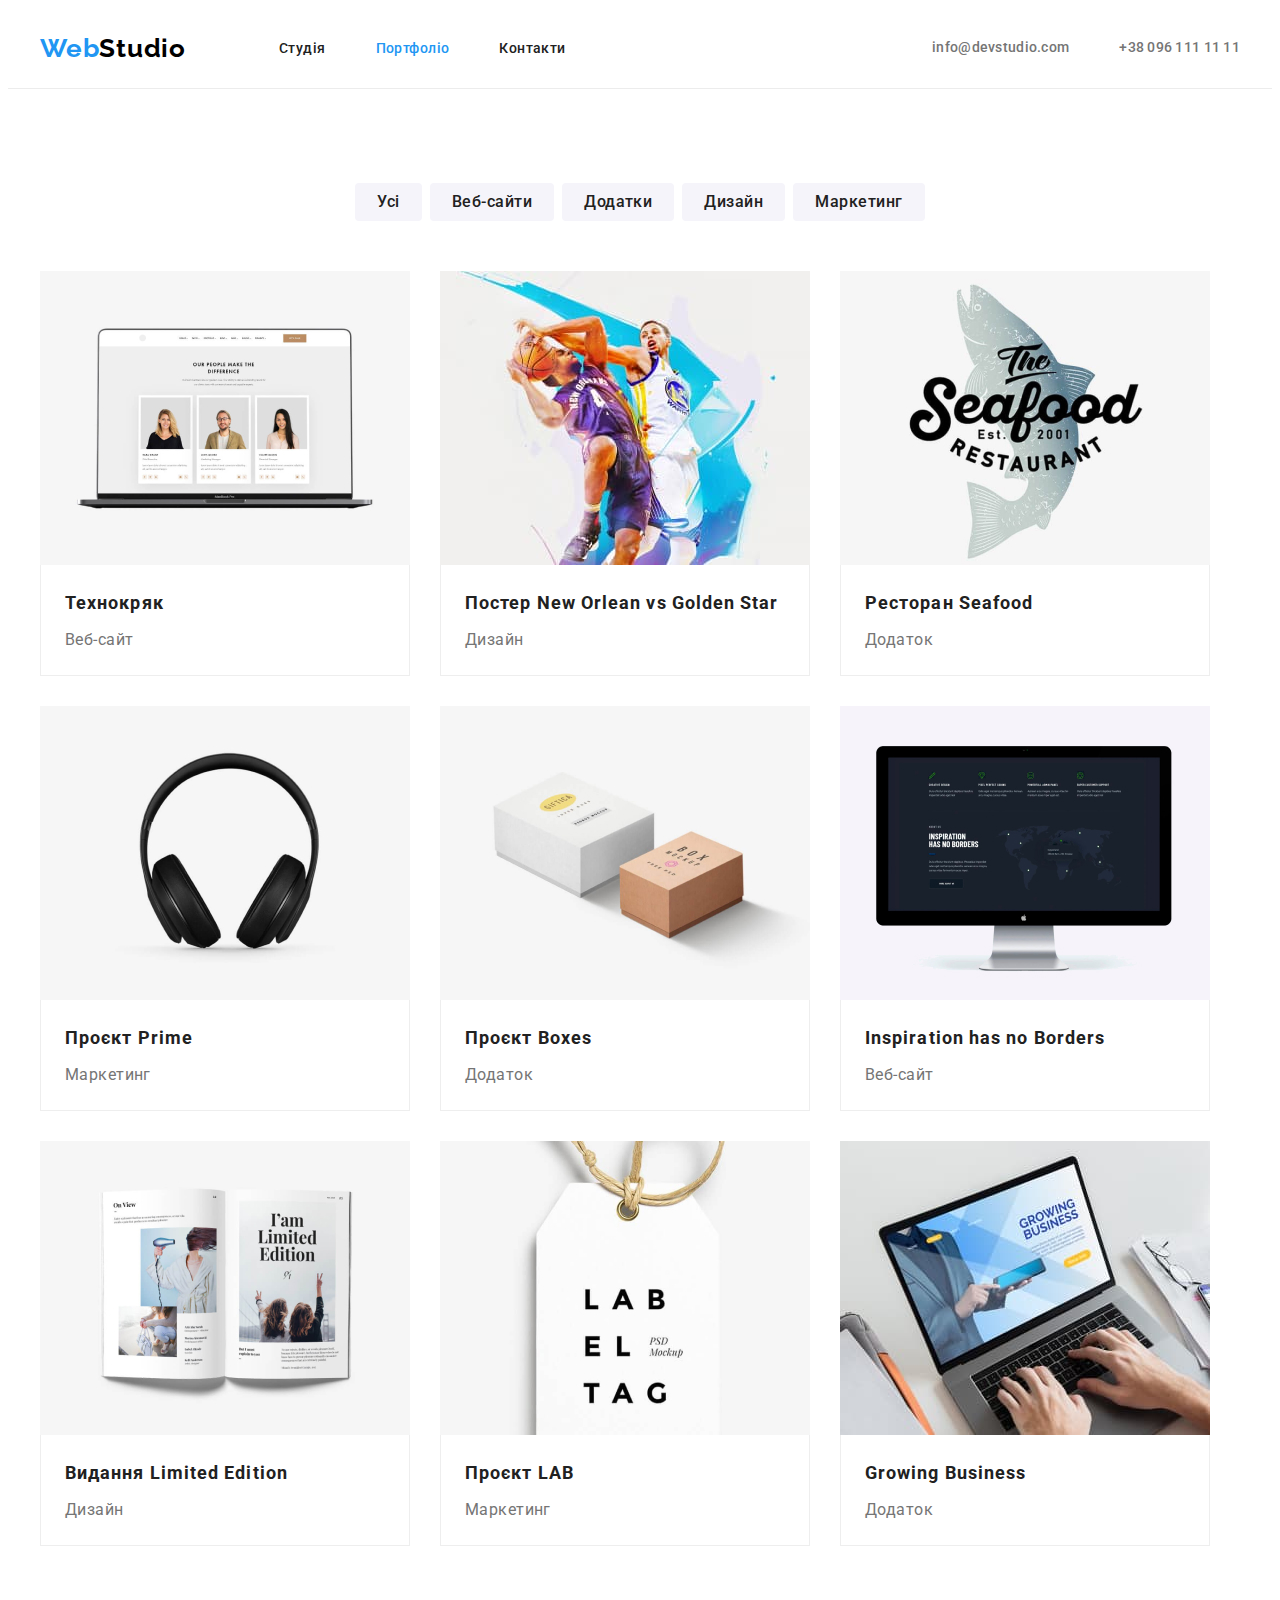
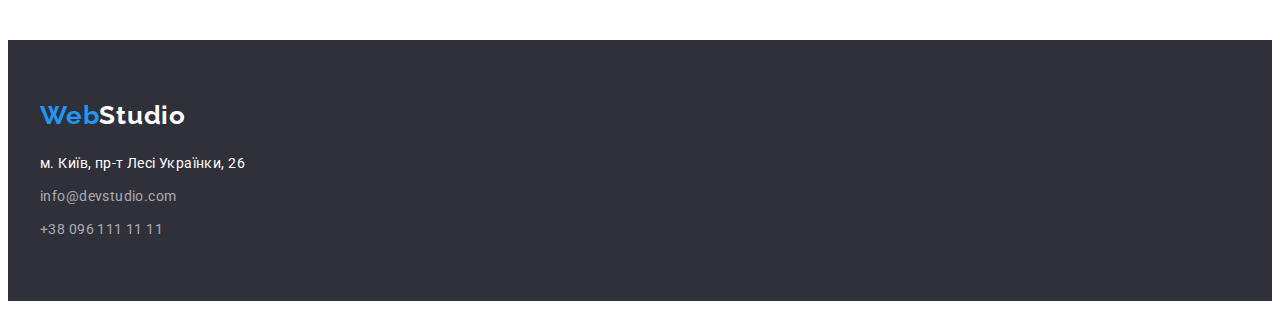
==== commit 26788e2e: "9999" ====
--- a/portfolio.html
+++ b/portfolio.html
@@ -22,7 +22,9 @@
     <header class="header">
       <div class="conteiner wrapper">
         <nav class="navigation wrapper">
-          <a class="logo" href="./index.html">Web<span class="logo-second-part">Studio</span></a>
+          <a class="logo link" href="./index.html"
+            >Web<span class="logo-second-part">Studio</span></a
+          >
           <ul class="navigation-list list wrapper">
             <li class="nav-item">
               <a class="navigation-item link" href="./index.html">Студія</a>
@@ -62,9 +64,9 @@
               <button type="button" class="example-btn">Маркетинг</button>
             </li>
           </ul>
-        </div>
-        <!-- EXAMPLE-DESK -->
-        <div class="conteiner">
+
+          <!-- EXAMPLE-DESK -->
+
           <ul class="example-list list">
             <li class="example-item">
               <img
--- a/css/styles.css
+++ b/css/styles.css
@@ -2,7 +2,7 @@
   --main-color: #212121;
   --second-color: #757575;
   --title-display: none;
-  --main-backgraund-color: rgb(255, 255, 255);
+  --main-backgraund-color: #f5f5f5;
   --active-color: #2196f3;
   --second-becgraund-color: #2f303a;
   --line-color: #ececec;
@@ -29,6 +29,9 @@
   border: none;
   border-radius: 4px;
 }
+.address {
+  font-style: normal;
+}
 
 .conteiner {
   width: 1200px;
@@ -47,12 +50,12 @@
   display: flex;
   align-items: center;
 }
-
+ul {
+  list-style: none;
+}
 body {
-  min-height: 2346px;
   font-family: 'Roboto', sans-serif;
   color: var(--main-color);
-  background-color: var(--main-backgraund-color);
   font-size: 14px;
   letter-spacing: 0.03em;
 }
@@ -86,6 +89,7 @@
 /*navigation sector*/
 
 .logo {
+  font-family: 'Raleway', sans-serif;
   font-weight: 700;
   font-size: 26px;
   line-height: 1.19;
@@ -94,6 +98,7 @@
   margin-right: 93px;
 }
 .logo-second-part {
+  font-family: 'Raleway', sans-serif;
   color: #000000;
 }
 
@@ -103,6 +108,7 @@
   margin-left: 0px;
   padding-top: 32px;
   padding-bottom: 32px;
+  font-weight: 500;
 }
 .header .nav-item:not(:last-child) {
   margin-right: 50px;
@@ -213,6 +219,9 @@
 .command-list {
   display: flex;
   column-gap: 30px;
+}
+.command-section {
+  background: #f5f4fa;
 }
 
 .command-item {
@@ -317,7 +326,7 @@
 
 .example-btn {
   display: block;
-  min-width: 130px;
+
   padding: 6px 22px;
   font-family: inherit;
   font-weight: 500;
@@ -352,7 +361,9 @@
   line-height: 1.71;
   color: #ffffff;
 }
-
+.footer-list-point {
+  margin-top: 20px;
+}
 .footer-list-mail,
 .footer-list-tel {
   display: block;
@@ -362,6 +373,7 @@
   color: rgba(255, 255, 255, 0.6);
   margin-top: 9px;
 }
+
 .footer-address {
   margin-top: 20px;
   font-style: normal;
